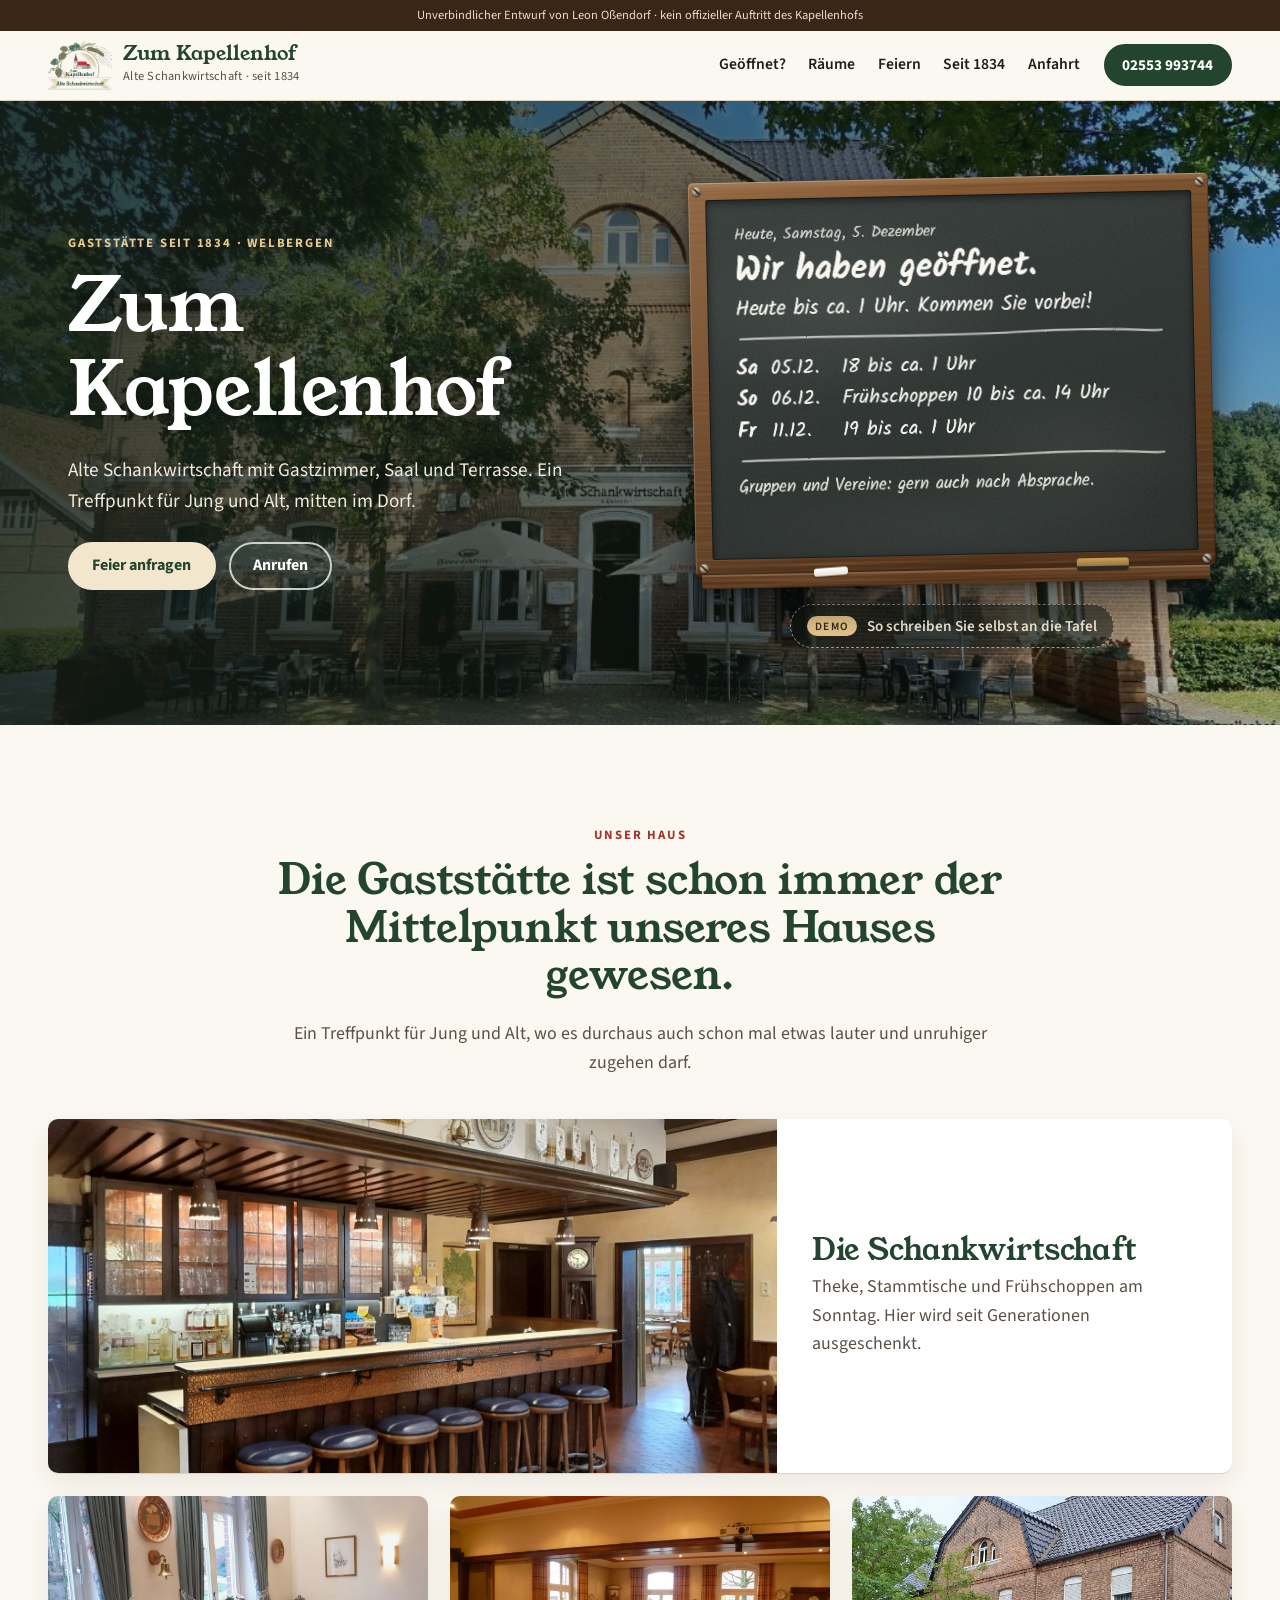
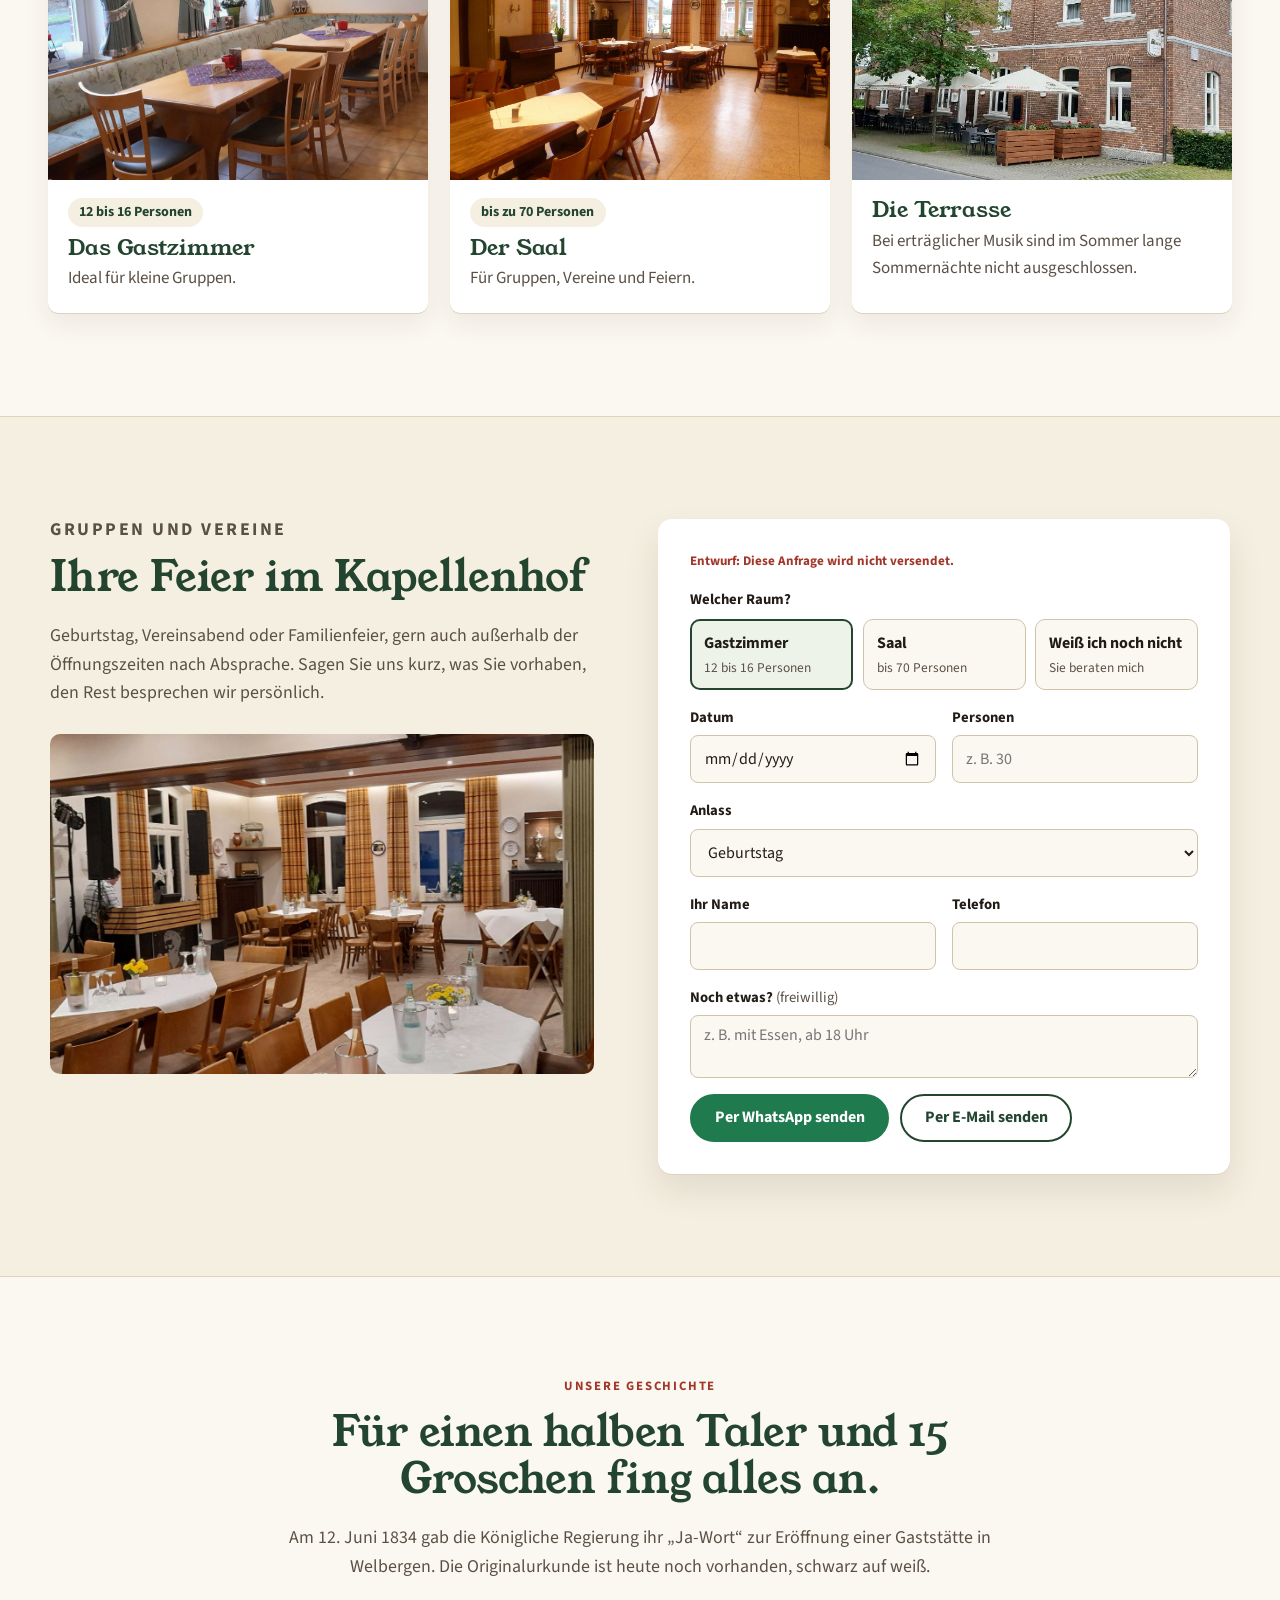
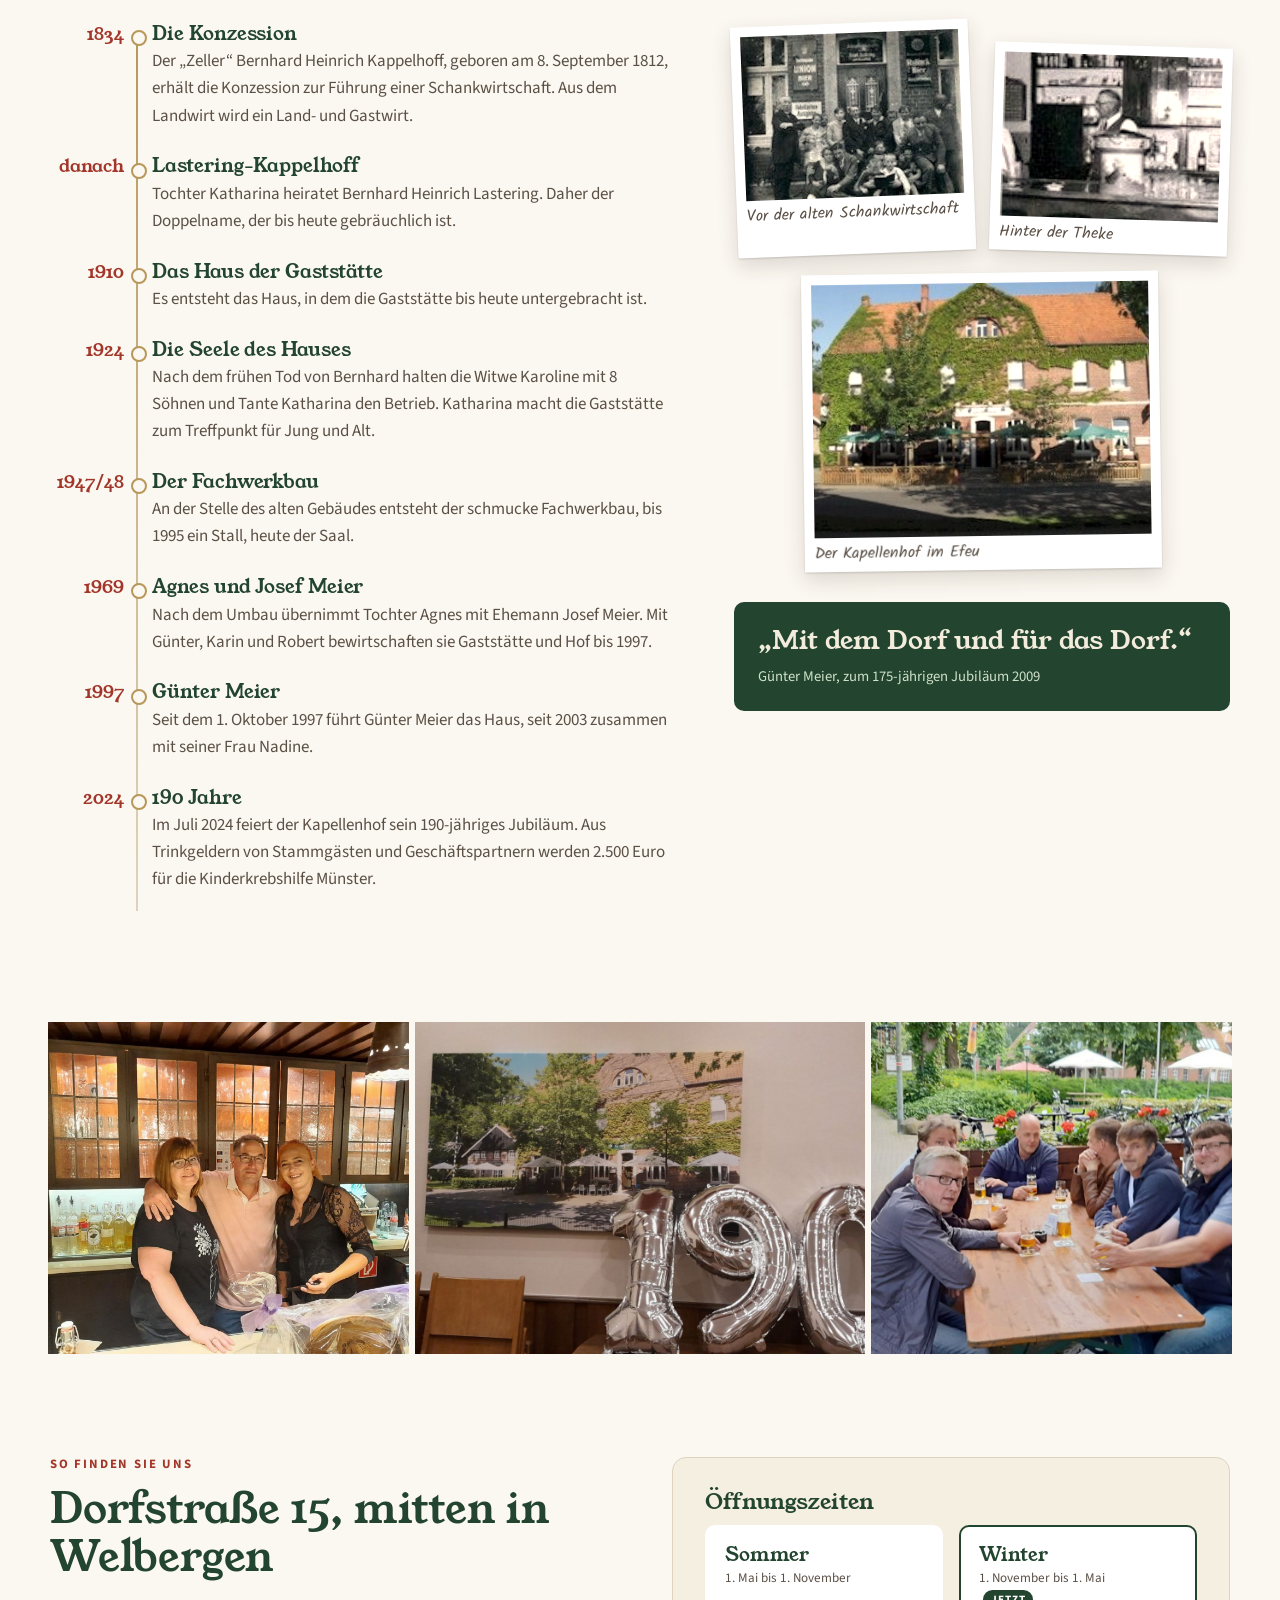
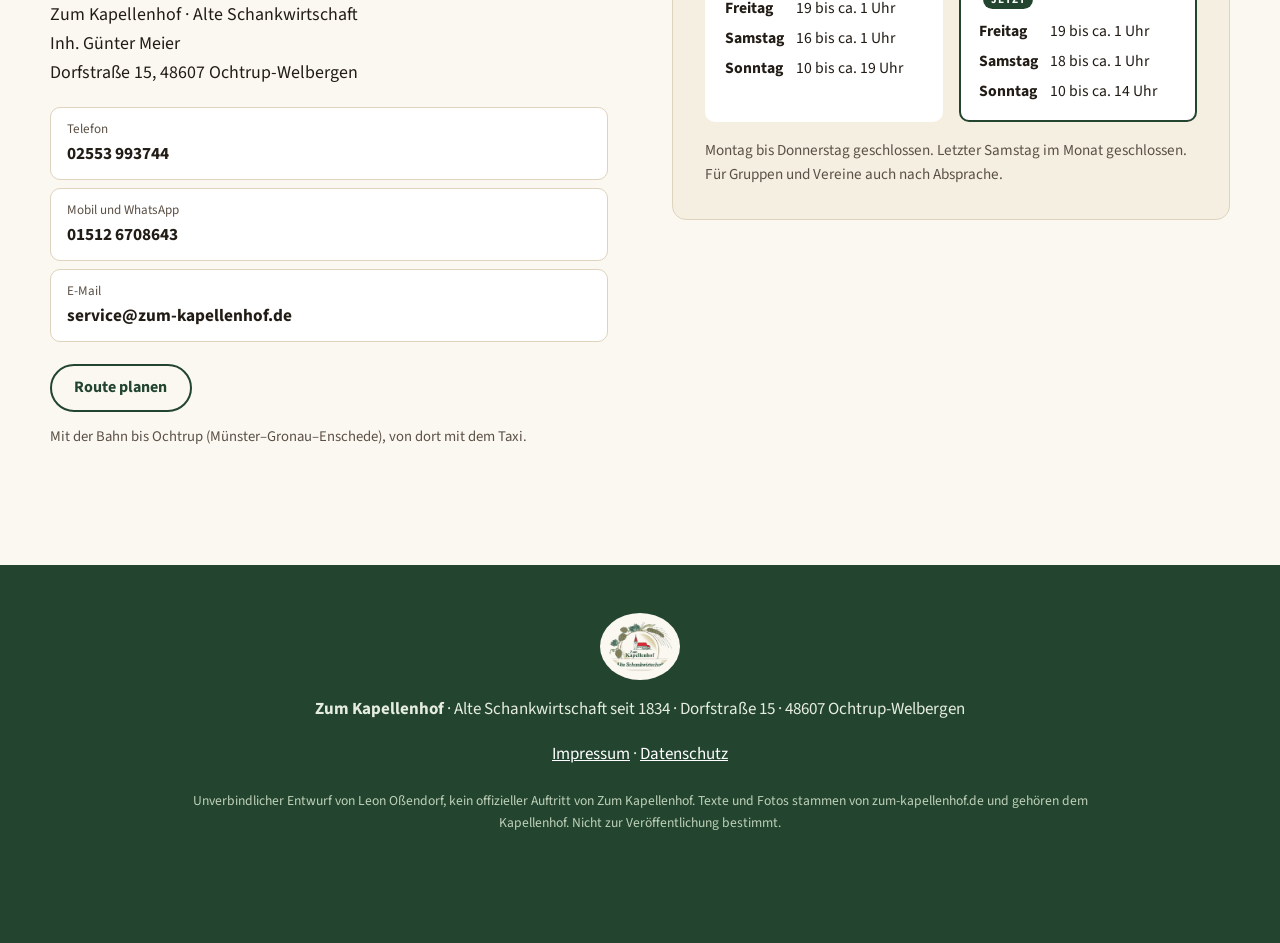
==== index.html @ eb9b5b28 "Entwurf Zum Kapellenhof: Kreidetafel, Räume, Feieranfrage, Chronik Co-Authored-By: Claude Opus 5.5 <" ====
<!doctype html>
<html lang="de-DE">
<head>
<meta charset="utf-8">
<meta name="viewport" content="width=device-width, initial-scale=1">
<meta name="robots" content="noindex,nofollow">
<title>Zum Kapellenhof · Alte Schankwirtschaft seit 1834 · Ochtrup-Welbergen (Entwurf)</title>
<meta name="description" content="Unverbindlicher Entwurf für die Website der Gaststätte Zum Kapellenhof in Ochtrup-Welbergen.">
<meta name="theme-color" content="#23452F">
<link rel="icon" href="img/logo.png">
<link rel="preload" href="fonts/youngserif.woff2" as="font" type="font/woff2" crossorigin>
<link rel="preload" href="fonts/kalam-400.woff2" as="font" type="font/woff2" crossorigin>
<link rel="stylesheet" href="css/style.css">
</head>
<body>

<div class="entwurf-band">Unverbindlicher Entwurf von Leon Oßendorf · kein offizieller Auftritt des Kapellenhofs</div>

<header class="kopf">
  <a class="marke" href="#start" aria-label="Zum Kapellenhof, zur Startseite">
    <img src="img/logo.png" alt="Logo Zum Kapellenhof, Alte Schankwirtschaft" width="64" height="51">
    <span><b>Zum Kapellenhof</b><small>Alte Schankwirtschaft · seit 1834</small></span>
  </a>
  <nav class="nav" aria-label="Hauptmenü">
    <a href="#tafel">Geöffnet?</a>
    <a href="#raeume">Räume</a>
    <a href="#feiern">Feiern</a>
    <a href="#geschichte">Seit 1834</a>
    <a href="#anfahrt">Anfahrt</a>
  </nav>
  <a class="btn btn-klein" href="tel:+492553993744">02553 993744</a>
</header>

<main id="start">

  <!-- HERO MIT TAFEL -->
  <section class="hero" aria-labelledby="hero-titel">
    <div class="hero-bild" role="img" aria-label="Der Kapellenhof an der Dorfstraße in Welbergen, mit Terrasse und Sonnenschirmen"></div>
    <div class="hero-innen">
      <div class="hero-text">
        <p class="dach">Gaststätte seit 1834 · Welbergen</p>
        <h1 id="hero-titel">Zum Kapellenhof</h1>
        <p class="unter">Alte Schankwirtschaft mit Gastzimmer, Saal und Terrasse. Ein Treffpunkt für Jung und Alt, mitten im Dorf.</p>
        <div class="hero-knoepfe">
          <a class="btn" href="#feiern">Feier anfragen</a>
          <a class="btn btn-hell" href="tel:+492553993744">Anrufen</a>
        </div>
      </div>

      <div class="tafel-platz" id="tafel">
        <figure class="tafel" aria-labelledby="tafel-titel">
          <div class="rahmen">
            <div class="schiefer">
              <h2 id="tafel-titel" class="sr-only">Heute im Kapellenhof</h2>
              <div class="tafel-inhalt" id="tafelInhalt" aria-live="polite">
                <!-- wird von js/app.js beschriftet; Fallback ohne JavaScript: -->
                <p class="kz kz-klein">Öffnungszeiten</p>
                <p class="kz">Fr 19 bis ca. 1 Uhr</p>
                <p class="kz">Sa ab 16 Uhr (Winter ab 18 Uhr)</p>
                <p class="kz">So Frühschoppen ab 10 Uhr</p>
              </div>
            </div>
            <i class="schraube s1"></i><i class="schraube s2"></i><i class="schraube s3"></i><i class="schraube s4"></i>
          </div>
          <div class="ablage" aria-hidden="true"><span class="kreide"></span><span class="schwamm"></span></div>
        </figure>
        <button class="tafel-demo" type="button" id="kreideAuf" aria-expanded="false" aria-controls="kreidePanel">
          <span>Demo</span> So schreiben Sie selbst an die Tafel
        </button>
        <div class="kreide-panel" id="kreidePanel" hidden>
          <p class="kp-titel">An die Tafel schreiben</p>
          <p class="kp-info">Geschlossene Gesellschaft, Sonderöffnung, Frühschoppen mit Musik: einmal antippen, schon steht es auf der Website. Dauert vom Handy aus wenige Sekunden.</p>
          <div class="kp-vorlagen" role="group" aria-label="Vorlagen">
            <button type="button" data-text="Heute geschlossene Gesellschaft!">Geschlossene Gesellschaft</button>
            <button type="button" data-text="Heute Abend Sonderöffnung ab 18 Uhr">Sonderöffnung</button>
            <button type="button" data-text="Sonntag Frühschoppen mit Musik">Frühschoppen mit Musik</button>
          </div>
          <label class="kp-frei">Oder eigener Text
            <input type="text" id="kreideText" maxlength="60" placeholder="Ihr Text für die Tafel">
          </label>
          <div class="kp-knoepfe">
            <button type="button" class="btn btn-klein" id="kreideSchreiben">Anschreiben</button>
            <button type="button" class="btn btn-klein btn-hell" id="kreideWischen">Wegwischen</button>
          </div>
          <p class="kp-hinweis">Entwurf: Ihr Text bleibt nur auf diesem Gerät gespeichert.</p>
        </div>
      </div>
    </div>
  </section>

  <!-- RÄUME -->
  <section class="abschnitt raeume" id="raeume" aria-labelledby="raeume-titel">
    <div class="abschnitt-kopf">
      <p class="dach">Unser Haus</p>
      <h2 id="raeume-titel">Die Gaststätte ist schon immer der Mittelpunkt unseres Hauses gewesen.</h2>
      <p>Ein Treffpunkt für Jung und Alt, wo es durchaus auch schon mal etwas lauter und unruhiger zugehen darf.</p>
    </div>
    <div class="raum-raster">
      <article class="raum raum-gross">
        <img src="img/theke.jpg" alt="Die Theke der alten Schankwirtschaft mit Bleiglasfenstern und Barhockern" loading="lazy" width="1600" height="778">
        <div class="raum-text">
          <h3>Die Schankwirtschaft</h3>
          <p>Theke, Stammtische und Frühschoppen am Sonntag. Hier wird seit Generationen ausgeschenkt.</p>
        </div>
      </article>
      <article class="raum">
        <img src="img/gastzimmer.jpg" alt="Gemütlicher Raum mit Eckbank und gedeckten Tischen" loading="lazy" width="1600" height="778">
        <div class="raum-text">
          <p class="platz">12 bis 16 Personen</p>
          <h3>Das Gastzimmer</h3>
          <p>Ideal für kleine Gruppen.</p>
        </div>
      </article>
      <article class="raum">
        <img src="img/saal.jpg" alt="Der helle Saal mit langen Tischen und Sprossenfenstern" loading="lazy" width="1600" height="1069">
        <div class="raum-text">
          <p class="platz">bis zu 70 Personen</p>
          <h3>Der Saal</h3>
          <p>Für Gruppen, Vereine und Feiern.</p>
        </div>
      </article>
      <article class="raum">
        <img src="img/haus-terrasse.jpg" alt="Die Terrasse mit Sonnenschirmen vor dem Backsteinhaus des Kapellenhofs" loading="lazy" width="1038" height="522">
        <div class="raum-text">
          <h3>Die Terrasse</h3>
          <p>Bei erträglicher Musik sind im Sommer lange Sommernächte nicht ausgeschlossen.</p>
        </div>
      </article>
    </div>
  </section>

  <!-- FEIERN -->
  <section class="abschnitt feiern" id="feiern" aria-labelledby="feiern-titel">
    <div class="feiern-raster">
      <div class="feiern-text">
        <p class="dach">Gruppen und Vereine</p>
        <h2 id="feiern-titel">Ihre Feier im Kapellenhof</h2>
        <p>Geburtstag, Vereinsabend oder Familienfeier, gern auch außerhalb der Öffnungszeiten nach Absprache. Sagen Sie uns kurz, was Sie vorhaben, den Rest besprechen wir persönlich.</p>
        <img class="feiern-bild" src="img/saal-feier.jpg" alt="Festlich gedeckter Saal mit gelben Blumen auf den Tischen" loading="lazy" width="1600" height="778">
      </div>

      <form class="anfrage" id="anfrage" novalidate>
        <p class="form-hinweis">Entwurf: Diese Anfrage wird nicht versendet.</p>
        <fieldset class="wahl">
          <legend>Welcher Raum?</legend>
          <label><input type="radio" name="raum" value="Gastzimmer (12–16 Personen)" checked><span><b>Gastzimmer</b><small>12 bis 16 Personen</small></span></label>
          <label><input type="radio" name="raum" value="Saal (bis 70 Personen)"><span><b>Saal</b><small>bis 70 Personen</small></span></label>
          <label><input type="radio" name="raum" value="noch offen"><span><b>Weiß ich noch nicht</b><small>Sie beraten mich</small></span></label>
        </fieldset>
        <div class="feld-reihe">
          <label>Datum<input type="date" name="datum" required></label>
          <label>Personen<input type="number" name="personen" min="1" max="200" inputmode="numeric" placeholder="z. B. 30" required></label>
        </div>
        <label>Anlass
          <select name="anlass">
            <option>Geburtstag</option>
            <option>Familienfeier</option>
            <option>Verein oder Stammtisch</option>
            <option>Firmenfeier</option>
            <option>Etwas anderes</option>
          </select>
        </label>
        <div class="feld-reihe">
          <label>Ihr Name<input type="text" name="name" autocomplete="name" required></label>
          <label>Telefon<input type="tel" name="telefon" autocomplete="tel" inputmode="tel" required></label>
        </div>
        <label>Noch etwas? <span class="optional">(freiwillig)</span><textarea name="nachricht" rows="2" placeholder="z. B. mit Essen, ab 18 Uhr"></textarea></label>
        <div class="anfrage-knoepfe">
          <button class="btn btn-wa" type="submit" data-weg="WhatsApp">Per WhatsApp senden</button>
          <button class="btn btn-hell" type="submit" data-weg="E-Mail">Per E-Mail senden</button>
        </div>
        <p class="form-fehler" id="formFehler" role="alert" hidden>Bitte Datum, Personen, Name und Telefon ausfüllen.</p>
      </form>
    </div>

    <div class="vorschau" id="vorschau" hidden>
      <div class="vorschau-karte" role="dialog" aria-modal="true" aria-labelledby="vorschau-titel">
        <p class="dach" id="vorschau-titel">So käme Ihre Anfrage bei Familie Meier an</p>
        <div class="blase" id="blase"></div>
        <p class="vorschau-info">Im Entwurf wird nichts verschickt. In der fertigen Seite öffnet sich WhatsApp oder Ihr Mailprogramm mit diesem Text, Sie tippen nur noch auf Senden.</p>
        <button class="btn btn-klein" type="button" id="vorschauZu">Schließen</button>
      </div>
    </div>
  </section>

  <!-- GESCHICHTE -->
  <section class="abschnitt geschichte" id="geschichte" aria-labelledby="geschichte-titel">
    <div class="abschnitt-kopf">
      <p class="dach">Unsere Geschichte</p>
      <h2 id="geschichte-titel">Für einen halben Taler und 15 Groschen fing alles an.</h2>
      <p>Am 12. Juni 1834 gab die Königliche Regierung ihr „Ja-Wort“ zur Eröffnung einer Gaststätte in Welbergen. Die Originalurkunde ist heute noch vorhanden, schwarz auf weiß.</p>
    </div>

    <div class="chronik">
      <ol class="zeitleiste">
        <li><span class="jahr">1834</span><div><h3>Die Konzession</h3><p>Der „Zeller“ Bernhard Heinrich Kappelhoff, geboren am 8. September 1812, erhält die Konzession zur Führung einer Schankwirtschaft. Aus dem Landwirt wird ein Land- und Gastwirt.</p></div></li>
        <li><span class="jahr">danach</span><div><h3>Lastering-Kappelhoff</h3><p>Tochter Katharina heiratet Bernhard Heinrich Lastering. Daher der Doppelname, der bis heute gebräuchlich ist.</p></div></li>
        <li><span class="jahr">1910</span><div><h3>Das Haus der Gaststätte</h3><p>Es entsteht das Haus, in dem die Gaststätte bis heute untergebracht ist.</p></div></li>
        <li><span class="jahr">1924</span><div><h3>Die Seele des Hauses</h3><p>Nach dem frühen Tod von Bernhard halten die Witwe Karoline mit 8 Söhnen und Tante Katharina den Betrieb. Katharina macht die Gaststätte zum Treffpunkt für Jung und Alt.</p></div></li>
        <li><span class="jahr">1947/48</span><div><h3>Der Fachwerkbau</h3><p>An der Stelle des alten Gebäudes entsteht der schmucke Fachwerkbau, bis 1995 ein Stall, heute der Saal.</p></div></li>
        <li><span class="jahr">1969</span><div><h3>Agnes und Josef Meier</h3><p>Nach dem Umbau übernimmt Tochter Agnes mit Ehemann Josef Meier. Mit Günter, Karin und Robert bewirtschaften sie Gaststätte und Hof bis 1997.</p></div></li>
        <li><span class="jahr">1997</span><div><h3>Günter Meier</h3><p>Seit dem 1. Oktober 1997 führt Günter Meier das Haus, seit 2003 zusammen mit seiner Frau Nadine.</p></div></li>
        <li><span class="jahr">2024</span><div><h3>190 Jahre</h3><p>Im Juli 2024 feiert der Kapellenhof sein 190-jähriges Jubiläum. Aus Trinkgeldern von Stammgästen und Geschäftspartnern werden 2.500 Euro für die Kinderkrebshilfe Münster.</p></div></li>
      </ol>

      <aside class="album" aria-label="Alte Fotos">
        <figure class="foto f1"><img src="img/alt-1.jpg" alt="Historisches Foto: Gäste vor der alten Schankwirtschaft" loading="lazy"><figcaption>Vor der alten Schankwirtschaft</figcaption></figure>
        <figure class="foto f2"><img src="img/alt-4.jpg" alt="Historisches Foto: Wirt hinter der Theke" loading="lazy"><figcaption>Hinter der Theke</figcaption></figure>
        <figure class="foto f3"><img src="img/haus-frueher.jpg" alt="Der Kapellenhof mit Efeu bewachsen" loading="lazy"><figcaption>Der Kapellenhof im Efeu</figcaption></figure>
        <blockquote class="zitat">
          <p>„Mit dem Dorf und für das Dorf.“</p>
          <footer>Günter Meier, zum 175-jährigen Jubiläum 2009</footer>
        </blockquote>
      </aside>
    </div>
  </section>

  <!-- HEUTE -->
  <section class="abschnitt heute" aria-label="Fotos von heute">
    <div class="foto-band">
      <img src="img/hinter-der-theke.jpg" alt="Drei Menschen lachend hinter der Theke des Kapellenhofs" loading="lazy">
      <img src="img/190.jpg" alt="Ballons mit der Zahl 190 vor einem Gemälde des Kapellenhofs" loading="lazy">
      <img src="img/terrasse-abend.jpg" alt="Gäste auf der Terrasse unter Sonnenschirmen" loading="lazy">
    </div>
  </section>

  <!-- ANFAHRT & KONTAKT -->
  <section class="abschnitt anfahrt" id="anfahrt" aria-labelledby="anfahrt-titel">
    <div class="anfahrt-raster">
      <div>
        <p class="dach">So finden Sie uns</p>
        <h2 id="anfahrt-titel">Dorfstraße 15, mitten in Welbergen</h2>
        <address>
          Zum Kapellenhof · Alte Schankwirtschaft<br>
          Inh. Günter Meier<br>
          Dorfstraße 15, 48607 Ochtrup-Welbergen
        </address>
        <ul class="kontakt-liste">
          <li><a href="tel:+492553993744"><span>Telefon</span>02553 993744</a></li>
          <li><a href="https://wa.me/4915126708643" rel="noopener"><span>Mobil und WhatsApp</span>01512 6708643</a></li>
          <li><a href="mailto:service@zum-kapellenhof.de"><span>E-Mail</span>service@zum-kapellenhof.de</a></li>
        </ul>
        <p class="karte-link"><a class="btn btn-hell" href="https://www.openstreetmap.org/search?query=Dorfstra%C3%9Fe%2015%2C%2048607%20Ochtrup" rel="noopener">Route planen</a></p>
        <p class="klein">Mit der Bahn bis Ochtrup (Münster–Gronau–Enschede), von dort mit dem Taxi.</p>
      </div>
      <div class="zeiten">
        <h3>Öffnungszeiten</h3>
        <div class="zeiten-raster">
          <div class="saison" id="sommer">
            <p class="saison-titel">Sommer <small>1. Mai bis 1. November</small></p>
            <dl><dt>Freitag</dt><dd>19 bis ca. 1 Uhr</dd><dt>Samstag</dt><dd>16 bis ca. 1 Uhr</dd><dt>Sonntag</dt><dd>10 bis ca. 19 Uhr</dd></dl>
          </div>
          <div class="saison" id="winter">
            <p class="saison-titel">Winter <small>1. November bis 1. Mai</small></p>
            <dl><dt>Freitag</dt><dd>19 bis ca. 1 Uhr</dd><dt>Samstag</dt><dd>18 bis ca. 1 Uhr</dd><dt>Sonntag</dt><dd>10 bis ca. 14 Uhr</dd></dl>
          </div>
        </div>
        <p class="zeiten-note">Montag bis Donnerstag geschlossen. Letzter Samstag im Monat geschlossen. Für Gruppen und Vereine auch nach Absprache.</p>
      </div>
    </div>
  </section>
</main>

<footer class="fuss">
  <div class="fuss-innen">
    <img src="img/logo.png" alt="" width="80" height="64">
    <p><b>Zum Kapellenhof</b> · Alte Schankwirtschaft seit 1834 · Dorfstraße 15 · 48607 Ochtrup-Welbergen</p>
    <p class="fuss-links"><a href="impressum.html">Impressum</a> · <a href="datenschutz.html">Datenschutz</a></p>
    <p class="entwurf-hinweis">Unverbindlicher Entwurf von Leon Oßendorf, kein offizieller Auftritt von Zum Kapellenhof. Texte und Fotos stammen von zum-kapellenhof.de und gehören dem Kapellenhof. Nicht zur Veröffentlichung bestimmt.</p>
  </div>
</footer>

<nav class="daumen" aria-label="Schnellzugriff">
  <a href="tel:+492553993744"><svg viewBox="0 0 24 24" aria-hidden="true"><path d="M6.6 10.8a15.1 15.1 0 0 0 6.6 6.6l2.2-2.2c.3-.3.7-.4 1-.2 1.1.4 2.3.6 3.6.6.6 0 1 .4 1 1V20c0 .6-.4 1-1 1A17 17 0 0 1 3 4c0-.6.4-1 1-1h3.5c.6 0 1 .4 1 1 0 1.3.2 2.5.6 3.6.1.3 0 .7-.2 1z"/></svg>Anrufen</a>
  <a href="https://wa.me/4915126708643" rel="noopener"><svg viewBox="0 0 24 24" aria-hidden="true"><path d="M12 2a10 10 0 0 0-8.7 14.9L2 22l5.2-1.3A10 10 0 1 0 12 2zm5.2 13.9c-.2.6-1.3 1.2-1.8 1.2-.5.1-1 .1-3.3-.8-2.8-1.1-4.5-4-4.7-4.2-.1-.2-1.1-1.5-1.1-2.8s.7-2 1-2.3c.2-.3.5-.3.7-.3h.5c.2 0 .4 0 .6.5l.8 2c.1.2.1.4 0 .5l-.3.5-.4.4c-.1.1-.3.3-.1.6.2.3.8 1.3 1.7 2.1 1.2 1 2.1 1.3 2.4 1.5.3.1.5.1.6-.1l.8-1c.2-.3.4-.2.7-.1l1.9.9c.3.1.5.2.5.3.1.2.1.7-.1 1.3z"/></svg>WhatsApp</a>
  <a href="#feiern"><svg viewBox="0 0 24 24" aria-hidden="true"><path d="M7 2v2H5a2 2 0 0 0-2 2v14c0 1.1.9 2 2 2h14a2 2 0 0 0 2-2V6a2 2 0 0 0-2-2h-2V2h-2v2H9V2zm-2 8h14v10H5zm2 2v2h4v-2z"/></svg>Feier anfragen</a>
</nav>

<svg width="0" height="0" style="position:absolute" aria-hidden="true">
  <filter id="kreidestrich"><feTurbulence type="fractalNoise" baseFrequency=".9" numOctaves="2" seed="4"/><feDisplacementMap in="SourceGraphic" scale="1.6"/></filter>
</svg>
<script src="js/app.js"></script>
</body>
</html>
---- css/style.css ----
@font-face { font-family: "Young Serif"; src: url("../fonts/youngserif.woff2") format("woff2"); font-weight: 400; font-display: swap; }
@font-face { font-family: "Kalam"; src: url("../fonts/kalam-400.woff2") format("woff2"); font-weight: 400; font-display: swap; }
@font-face { font-family: "Kalam"; src: url("../fonts/kalam-700.woff2") format("woff2"); font-weight: 700; font-display: swap; }
@font-face { font-family: "Source Sans 3"; src: url("../fonts/sourcesans3-var.woff2") format("woff2"); font-weight: 300 800; font-display: swap; }

:root {
  --gruen: #23452F;
  --gruen-2: #2F5E3E;
  --hopfen: #6E8B3D;
  --rot: #A3362A;
  --gold: #B8975A;
  --creme: #F5EFE1;
  --papier: #FBF8F1;
  --holz: #3A2617;
  --ink: #221C16;
  --ink-2: #5B5046;
  --linie: #DED3BD;
  --schiefer: #2A302D;
  --kreide: #F2EFE5;
  --r: 10px;
  --serif: "Young Serif", Georgia, serif;
  --sans: "Source Sans 3", system-ui, sans-serif;
  --hand: "Kalam", "Comic Sans MS", cursive;
  --kreide-tex: url("data:image/svg+xml,%3Csvg xmlns='http://www.w3.org/2000/svg' width='180' height='180'%3E%3Cfilter id='n'%3E%3CfeTurbulence type='fractalNoise' baseFrequency='1.3' numOctaves='2' seed='7' stitchTiles='stitch'/%3E%3CfeColorMatrix values='0 0 0 0 0.95 0 0 0 0 0.94 0 0 0 0 0.9 0 0 0 -5 3.45'/%3E%3C/filter%3E%3Crect width='180' height='180' filter='url(%23n)'/%3E%3C/svg%3E");
  --schiefer-tex: url("data:image/svg+xml,%3Csvg xmlns='http://www.w3.org/2000/svg' width='260' height='260'%3E%3Cfilter id='s'%3E%3CfeTurbulence type='fractalNoise' baseFrequency='.75' numOctaves='3' seed='2' stitchTiles='stitch'/%3E%3CfeColorMatrix values='0 0 0 0 1 0 0 0 0 1 0 0 0 0 1 0 0 0 .09 0'/%3E%3C/filter%3E%3Crect width='260' height='260' filter='url(%23s)'/%3E%3C/svg%3E");
  --holz-tex: url("data:image/svg+xml,%3Csvg xmlns='http://www.w3.org/2000/svg' width='900' height='120'%3E%3Cfilter id='g'%3E%3CfeTurbulence type='fractalNoise' baseFrequency='0.004 0.24' numOctaves='4' seed='5' stitchTiles='stitch'/%3E%3CfeColorMatrix values='0 0 0 0 0.16 0 0 0 0 0.08 0 0 0 0 0.03 2.6 0 0 0 -1.12'/%3E%3C/filter%3E%3Crect width='900' height='120' filter='url(%23g)'/%3E%3C/svg%3E");
  --holz-tex-v: url("data:image/svg+xml,%3Csvg xmlns='http://www.w3.org/2000/svg' width='120' height='900'%3E%3Cfilter id='g'%3E%3CfeTurbulence type='fractalNoise' baseFrequency='0.24 0.004' numOctaves='4' seed='8' stitchTiles='stitch'/%3E%3CfeColorMatrix values='0 0 0 0 0.16 0 0 0 0 0.08 0 0 0 0 0.03 2.6 0 0 0 -1.12'/%3E%3C/filter%3E%3Crect width='120' height='900' filter='url(%23g)'/%3E%3C/svg%3E");
}

* { box-sizing: border-box; }
html { scroll-behavior: smooth; scroll-padding-top: 84px; }
body { margin: 0; font: 400 1.0625rem/1.6 var(--sans); color: var(--ink); background: var(--papier); -webkit-font-smoothing: antialiased; overflow-x: hidden; }
img { max-width: 100%; height: auto; display: block; }
a { color: var(--gruen-2); }
h1, h2, h3 { font-family: var(--serif); font-weight: 400; color: var(--gruen); line-height: 1.15; margin: 0 0 .5em; letter-spacing: -.005em; }
h2 { font-size: clamp(1.7rem, 1.2rem + 2vw, 2.6rem); }
h3 { font-size: 1.35rem; }
p { margin: 0 0 1em; }
.sr-only { position: absolute; width: 1px; height: 1px; overflow: hidden; clip: rect(0 0 0 0); white-space: nowrap; }
.dach { font: 700 .8rem/1.2 var(--sans); letter-spacing: .14em; text-transform: uppercase; color: var(--rot); margin: 0 0 .8rem; }

.btn { display: inline-flex; align-items: center; justify-content: center; gap: .5em; min-height: 48px; padding: .7em 1.4em; border-radius: 999px; border: 2px solid var(--gruen); background: var(--gruen); color: #fff; font: 700 1rem/1.1 var(--sans); text-decoration: none; cursor: pointer; transition: background .2s, color .2s, transform .2s; }
.btn:hover { background: var(--gruen-2); border-color: var(--gruen-2); }
.btn:active { transform: translateY(1px); }
.btn-hell { background: transparent; color: var(--gruen); }
.btn-hell:hover { background: var(--gruen); color: #fff; }
.btn-klein { min-height: 42px; padding: .5em 1.1em; font-size: .95rem; }
.btn:focus-visible, a:focus-visible, button:focus-visible, input:focus-visible, select:focus-visible, textarea:focus-visible { outline: 3px solid var(--gold); outline-offset: 2px; }

/* Entwurf-Band und Kopf */
.entwurf-band { background: var(--holz); color: #EBDCC4; font-size: .78rem; text-align: center; padding: .35rem 1rem; }
.kopf { position: sticky; top: 0; z-index: 30; display: flex; align-items: center; gap: 1.5rem; padding: .55rem clamp(1rem, 4vw, 3rem); background: rgba(251, 248, 241, .94); backdrop-filter: blur(8px); border-bottom: 1px solid var(--linie); }
.marke { display: flex; align-items: center; gap: .7rem; text-decoration: none; color: var(--gruen); margin-right: auto; }
.marke img { width: 64px; height: auto; }
.marke b { display: block; font: 400 1.25rem/1 var(--serif); }
.marke small { display: block; font-size: .78rem; color: var(--ink-2); margin-top: .25rem; letter-spacing: .02em; }
.nav { display: flex; gap: 1.4rem; }
.nav a { color: var(--ink); text-decoration: none; font-weight: 600; font-size: .98rem; padding: .3rem 0; border-bottom: 2px solid transparent; }
.nav a:hover { border-color: var(--gold); }

/* Hero */
.hero { position: relative; isolation: isolate; color: #fff; overflow: hidden; }
.hero-bild { position: absolute; inset: 0; z-index: -1; background: linear-gradient(100deg, rgba(20, 30, 22, .86) 0%, rgba(20, 30, 22, .62) 42%, rgba(20, 30, 22, .25) 100%), url("../img/haus-sommer.jpg") center 40% / cover no-repeat; }
.hero-innen { max-width: 1240px; margin: 0 auto; padding: clamp(2.5rem, 6vw, 5rem) clamp(1rem, 4vw, 3rem) clamp(3rem, 6vw, 5rem); display: grid; grid-template-columns: 1fr minmax(380px, 520px); gap: clamp(2rem, 5vw, 4.5rem); align-items: center; }
.hero .dach { color: #E9C98F; }
.hero h1 { color: #fff; font-size: clamp(2.6rem, 1.6rem + 4vw, 4.6rem); margin-bottom: .3em; text-shadow: 0 2px 16px rgba(0,0,0,.3); }
.hero .unter { font-size: 1.2rem; max-width: 30em; color: #F1EADC; }
.hero-knoepfe { display: flex; flex-wrap: wrap; gap: .8rem; margin-top: 1.6rem; }
.hero .btn { background: #F2E6CC; border-color: #F2E6CC; color: var(--gruen); }
.hero .btn:hover { background: #fff; border-color: #fff; }
.hero .btn-hell { background: transparent; color: #fff; border-color: rgba(255,255,255,.75); }
.hero .btn-hell:hover { background: rgba(255,255,255,.12); color: #fff; }

/* Die Tafel */
.tafel-platz { position: relative; }
.tafel { margin: 0; transform: rotate(-1.2deg); filter: drop-shadow(0 18px 22px rgba(0,0,0,.42)) drop-shadow(0 3px 4px rgba(0,0,0,.35)); }
.rahmen { position: relative; padding: 17px; border-radius: 5px;
  background:
    linear-gradient(180deg, rgba(255,226,180,.20), rgba(255,226,180,0) 8px, rgba(0,0,0,0) calc(100% - 10px), rgba(0,0,0,.35)),
    linear-gradient(115deg, rgba(255,240,215,.12), rgba(0,0,0,0) 40%, rgba(0,0,0,.14)),
    var(--holz-tex) 0 0 / 640px 90px,
    linear-gradient(180deg, #8A5A33, #6B4223 60%, #57351B); }
.rahmen::before { content: ""; position: absolute; inset: 0; border-radius: 5px; box-shadow: inset 0 1px 0 rgba(255,232,196,.35), inset 0 -2px 0 rgba(0,0,0,.35), inset 1px 0 0 rgba(255,232,196,.18), inset -1px 0 0 rgba(0,0,0,.25); pointer-events: none; }
.schiefer { position: relative; min-height: 360px; padding: 26px 28px 24px; border-radius: 2px;
  background:
    radial-gradient(ellipse 55% 38% at 28% 30%, rgba(255,255,255,.07), transparent 70%),
    radial-gradient(ellipse 40% 30% at 74% 72%, rgba(255,255,255,.05), transparent 70%),
    radial-gradient(ellipse 70% 22% at 50% 92%, rgba(255,255,255,.045), transparent 70%),
    var(--schiefer-tex),
    linear-gradient(160deg, #323936, #272D2A 55%, #222724);
  box-shadow: inset 0 3px 8px rgba(0,0,0,.55), inset 0 0 0 1px rgba(0,0,0,.4); color: var(--kreide); }
.schraube { position: absolute; width: 9px; height: 9px; border-radius: 50%; background: linear-gradient(40deg, transparent 42%, rgba(40,32,24,.85) 43% 57%, transparent 58%), radial-gradient(circle at 35% 30%, #EEE6D6 0, #A99E8C 40%, #5E5649 74%, #37312A 100%); box-shadow: 0 1px 1px rgba(0,0,0,.5); }
.s1 { top: 4px; left: 4px; } .s2 { top: 4px; right: 4px; } .s3 { bottom: 4px; left: 4px; } .s4 { bottom: 4px; right: 4px; }
.ablage { position: relative; height: 14px; margin: -2px 6px 0; border-radius: 0 0 4px 4px; background: var(--holz-tex) 0 -30px / 640px 90px, linear-gradient(180deg, #6B4223, #4A2C16); box-shadow: inset 0 2px 0 rgba(255,232,196,.18); }
.kreide { position: absolute; left: 22%; top: -5px; width: 34px; height: 8px; border-radius: 3px; background: linear-gradient(180deg, #FFFFFF, #E6E2D6); box-shadow: 0 1px 1px rgba(0,0,0,.4); transform: rotate(-3deg); }
.schwamm { position: absolute; right: 16%; top: -9px; width: 52px; height: 12px; border-radius: 3px; background: linear-gradient(180deg, #C9A35E, #9C7A3D 60%, #7A5C2C); box-shadow: 0 1px 1px rgba(0,0,0,.45); }
.schwamm::after { content: ""; position: absolute; left: 0; right: 0; bottom: 0; height: 4px; border-radius: 0 0 3px 3px; background: #2D2A26; }

/* Kreideschrift */
.kz { font-family: var(--hand); font-weight: 400; font-size: 1.32rem; line-height: 1.32; margin: 0 0 .35rem;
  color: transparent; background: var(--kreide-tex) 0 0 / 180px 180px, var(--kreide); -webkit-background-clip: text; background-clip: text; }
.kz-klein { font-size: 1.02rem; opacity: .82; }
.kz-gross { font-weight: 700; font-size: 2.15rem; line-height: 1.12; margin: .15rem 0 .35rem; }
.kz-gelb { background: var(--kreide-tex) 0 0 / 180px 180px, #F3DB8A; -webkit-background-clip: text; background-clip: text; }
.kz-rot { background: var(--kreide-tex) 0 0 / 180px 180px, #F0A79A; -webkit-background-clip: text; background-clip: text; }
.kz-hinweis { font-size: 1.08rem; opacity: .9; }
.kz-zeile { display: grid; grid-template-columns: 1.7em 3.6em 1fr; align-items: baseline; font-size: 1.24rem; }
.kz-zeile .tag { font-weight: 700; }
.kz-zu { opacity: .7; }
.kreidelinie { display: block; width: 100%; height: 14px; margin: .45rem 0 .65rem; overflow: visible; }
.kreidelinie path { fill: none; stroke: rgba(242,239,229,.72); stroke-width: 2.2; stroke-linecap: round; filter: url(#kreidestrich); }
.kz-notiz { position: relative; margin: .2rem 0 .7rem; padding: .25rem 0 .3rem; }
.kz-notiz .kz-gross { font-size: 1.85rem; }

/* ruhiges Anschreiben: Zeile für Zeile von links nach rechts */
.schreibt .kz, .schreibt .kreidelinie { clip-path: inset(0 100% 0 0); animation: schreiben .75s cubic-bezier(.3,.6,.3,1) forwards; animation-delay: calc(var(--i, 0) * 140ms + 120ms); }
@keyframes schreiben { to { clip-path: inset(0 0 0 0); } }
.wischt { animation: wischen .45s ease forwards; }
@keyframes wischen { to { opacity: 0; filter: blur(3px); } }
@media (prefers-reduced-motion: reduce) {
  .schreibt .kz, .schreibt .kreidelinie { animation: none; clip-path: none; }
  .wischt { animation: none; opacity: 0; }
  html { scroll-behavior: auto; }
}

.tafel-demo { display: flex; align-items: center; gap: .6rem; margin: 1.3rem auto 0; padding: .55rem 1rem; min-height: 44px; border: 1px dashed rgba(255,255,255,.55); border-radius: 999px; background: rgba(20,28,22,.55); color: #F4EBD8; font: 600 .95rem/1.2 var(--sans); cursor: pointer; }
.tafel-demo span { font-size: .7rem; letter-spacing: .12em; text-transform: uppercase; padding: .2rem .5rem; border-radius: 999px; background: #E9C98F; color: var(--holz); }
.tafel-demo:hover { background: rgba(20,28,22,.75); }
.kreide-panel { position: relative; margin-top: .9rem; padding: 1.1rem 1.2rem 1rem; border-radius: var(--r); background: var(--papier); color: var(--ink); box-shadow: 0 14px 30px rgba(0,0,0,.35); }
.kp-titel { font: 400 1.2rem/1.2 var(--serif); color: var(--gruen); margin: 0 0 .3rem; }
.kp-info { font-size: .95rem; color: var(--ink-2); margin-bottom: .8rem; }
.kp-vorlagen { display: flex; flex-wrap: wrap; gap: .45rem; margin-bottom: .8rem; }
.kp-vorlagen button { min-height: 40px; padding: .4rem .85rem; border-radius: 999px; border: 1px solid var(--linie); background: #fff; font: 600 .9rem/1.2 var(--sans); color: var(--ink); cursor: pointer; }
.kp-vorlagen button:hover, .kp-vorlagen button[aria-pressed="true"] { border-color: var(--gruen); background: #EAF0E6; }
.kp-frei { display: block; font-size: .85rem; font-weight: 700; color: var(--ink-2); }
.kp-frei input { margin-top: .3rem; }
.kp-knoepfe { display: flex; gap: .6rem; margin-top: .8rem; flex-wrap: wrap; }
.kp-hinweis { font-size: .8rem; color: var(--ink-2); margin: .7rem 0 0; }

/* Abschnitte */
.abschnitt { padding: clamp(3.5rem, 8vw, 6.5rem) clamp(1rem, 4vw, 3rem); }
.abschnitt-kopf { max-width: 760px; margin: 0 auto 2.6rem; text-align: center; }
.abschnitt-kopf p:last-child { color: var(--ink-2); font-size: 1.12rem; }

/* Räume */
.raum-raster { max-width: 1240px; margin: 0 auto; display: grid; grid-template-columns: repeat(3, 1fr); gap: 1.4rem; }
.raum { position: relative; border-radius: var(--r); overflow: hidden; background: #fff; box-shadow: 0 1px 0 var(--linie), 0 10px 26px rgba(58,38,23,.08); display: flex; flex-direction: column; }
.raum img { width: 100%; aspect-ratio: 4 / 3; object-fit: cover; }
.raum-text { padding: 1.1rem 1.25rem 1.3rem; }
.raum-text p { margin: 0; color: var(--ink-2); }
.raum-text h3 { margin-bottom: .3rem; }
.raum .platz { display: inline-block; margin-bottom: .55rem; padding: .2rem .7rem; border-radius: 999px; background: var(--creme); color: var(--gruen); font-weight: 700; font-size: .88rem; }
.raum-gross { grid-column: 1 / -1; display: grid; grid-template-columns: 1.6fr 1fr; }
.raum-gross img { aspect-ratio: auto; height: 100%; min-height: 340px; }
.raum-gross .raum-text { align-self: center; padding: 2rem 2.2rem; }
.raum-gross h3 { font-size: 1.9rem; }
.raum-gross p { font-size: 1.12rem; }

/* Feiern */
.feiern { background: var(--creme); border-top: 1px solid var(--linie); border-bottom: 1px solid var(--linie); }
.feiern-raster { max-width: 1180px; margin: 0 auto; display: grid; grid-template-columns: 1fr 1.05fr; gap: clamp(2rem, 5vw, 4rem); align-items: start; }
.feiern-text > p { font-size: 1.12rem; color: var(--ink-2); max-width: 30em; }
.feiern-bild { border-radius: var(--r); margin-top: 1.6rem; aspect-ratio: 16 / 10; object-fit: cover; width: 100%; }
.anfrage { background: #fff; border-radius: 14px; padding: clamp(1.2rem, 3vw, 2rem); box-shadow: 0 1px 0 var(--linie), 0 16px 34px rgba(58,38,23,.1); display: grid; gap: 1rem; }
.form-hinweis { margin: 0; font-size: .82rem; color: var(--rot); font-weight: 700; }
label { display: block; font-weight: 700; font-size: .92rem; color: var(--ink); }
.optional { font-weight: 400; color: var(--ink-2); }
input, select, textarea { display: block; width: 100%; margin-top: .35rem; min-height: 48px; padding: .6rem .8rem; border: 1px solid #CFC3AA; border-radius: 8px; background: var(--papier); font: 400 1rem/1.3 var(--sans); color: var(--ink); }
textarea { resize: vertical; }
.feld-reihe { display: grid; grid-template-columns: 1fr 1fr; gap: 1rem; }
.wahl { border: 0; margin: 0; padding: 0; display: grid; grid-template-columns: repeat(3, 1fr); gap: .6rem; }
.wahl legend { font-weight: 700; font-size: .92rem; margin-bottom: .45rem; padding: 0; }
.wahl label { position: relative; cursor: pointer; }
.wahl input { position: absolute; opacity: 0; inset: 0; margin: 0; min-height: 0; }
.wahl span { display: block; height: 100%; padding: .7rem .8rem; border: 1px solid #CFC3AA; border-radius: 10px; background: var(--papier); transition: border-color .2s, background .2s; }
.wahl b { display: block; font-size: 1rem; }
.wahl small { display: block; font-weight: 400; color: var(--ink-2); font-size: .84rem; }
.wahl input:checked + span { border: 2px solid var(--gruen); background: #EEF3EA; padding: calc(.7rem - 1px) calc(.8rem - 1px); }
.wahl input:focus-visible + span { outline: 3px solid var(--gold); outline-offset: 2px; }
.anfrage-knoepfe { display: flex; flex-wrap: wrap; gap: .7rem; }
.btn-wa { background: #1F7A4D; border-color: #1F7A4D; }
.btn-wa:hover { background: #18633E; border-color: #18633E; }
.form-fehler { margin: 0; color: var(--rot); font-weight: 700; font-size: .92rem; }
.vorschau { position: fixed; inset: 0; z-index: 60; background: rgba(25,20,15,.55); display: grid; place-items: center; padding: 1rem; }
.vorschau[hidden] { display: none; }
.vorschau-karte { width: min(460px, 100%); background: var(--papier); border-radius: 14px; padding: 1.4rem; box-shadow: 0 20px 50px rgba(0,0,0,.35); }
.blase { background: #DCF5C8; border-radius: 12px 12px 12px 3px; padding: .9rem 1rem; white-space: pre-line; font-size: .98rem; line-height: 1.45; margin-bottom: 1rem; box-shadow: 0 1px 0 rgba(0,0,0,.1); }
.blase.mail { background: #fff; border: 1px solid var(--linie); border-radius: 8px; }
.vorschau-info { font-size: .9rem; color: var(--ink-2); }

/* Geschichte */
.geschichte { background: var(--papier); }
.chronik { max-width: 1180px; margin: 0 auto; display: grid; grid-template-columns: 1.25fr 1fr; gap: clamp(2rem, 5vw, 4.5rem); align-items: start; }
.zeitleiste { list-style: none; margin: 0; padding: 0; position: relative; }
.zeitleiste::before { content: ""; position: absolute; left: 5.4rem; top: .5rem; bottom: .5rem; width: 2px; background: linear-gradient(var(--gold), var(--linie)); }
.zeitleiste li { position: relative; display: grid; grid-template-columns: 4.6rem 1fr; gap: 1.8rem; padding-bottom: 1.6rem; }
.zeitleiste li::before { content: ""; position: absolute; left: calc(5.4rem - 5px); top: .45rem; width: 12px; height: 12px; border-radius: 50%; background: var(--papier); border: 2px solid var(--gold); }
.jahr { font: 400 1.15rem/1.3 var(--serif); color: var(--rot); text-align: right; }
.zeitleiste h3 { font-size: 1.2rem; margin-bottom: .2rem; }
.zeitleiste p { margin: 0; color: var(--ink-2); }
.album { position: sticky; top: 100px; display: grid; grid-template-columns: 1fr 1fr; gap: 1.2rem; }
.foto { margin: 0; background: #fff; padding: 10px 10px 8px; box-shadow: 0 8px 20px rgba(58,38,23,.16), 0 1px 2px rgba(0,0,0,.15); }
.foto img { width: 100%; aspect-ratio: 4 / 3; object-fit: cover; filter: sepia(.25) contrast(1.02); }
.foto figcaption { font: 400 1rem/1.25 var(--hand); color: var(--ink-2); margin-top: .4rem; }
.f1 { transform: rotate(-2.2deg); } .f2 { transform: rotate(1.8deg); margin-top: 1.4rem; }
.f3 { grid-column: 1 / -1; width: 72%; justify-self: center; transform: rotate(-.8deg); }
.zitat { grid-column: 1 / -1; margin: .8rem 0 0; padding: 1.4rem 1.5rem; background: var(--gruen); color: #F3ECDC; border-radius: var(--r); }
.zitat p { font: 400 1.65rem/1.25 var(--serif); margin: 0 0 .5rem; }
.zitat footer { font-size: .92rem; color: #CFE0C9; }

/* Fotoband */
.heute { padding-top: 0; padding-bottom: 0; }
.foto-band { display: grid; grid-template-columns: 1fr 1.25fr 1fr; gap: 6px; max-width: 1600px; margin: 0 auto; }
.foto-band img { width: 100%; height: clamp(200px, 26vw, 380px); object-fit: cover; }

/* Anfahrt */
.anfahrt-raster { max-width: 1180px; margin: 0 auto; display: grid; grid-template-columns: 1fr 1fr; gap: clamp(2rem, 5vw, 4rem); align-items: start; }
address { font-style: normal; font-size: 1.12rem; margin-bottom: 1.2rem; }
.kontakt-liste { list-style: none; padding: 0; margin: 0 0 1.4rem; display: grid; gap: .5rem; }
.kontakt-liste a { display: flex; flex-direction: column; padding: .7rem 1rem; border: 1px solid var(--linie); border-radius: 10px; text-decoration: none; color: var(--ink); font-weight: 700; font-size: 1.08rem; background: #fff; }
.kontakt-liste a:hover { border-color: var(--gruen); }
.kontakt-liste span { font-weight: 400; font-size: .82rem; color: var(--ink-2); }
.karte-link { margin-bottom: .8rem; }
.klein { font-size: .92rem; color: var(--ink-2); }
.zeiten { background: var(--creme); border-radius: 14px; padding: clamp(1.2rem, 3vw, 2rem); border: 1px solid var(--linie); }
.zeiten-raster { display: grid; grid-template-columns: 1fr 1fr; gap: 1rem; }
.saison { background: #fff; border-radius: 10px; padding: 1rem 1.1rem; border: 2px solid transparent; }
.saison.jetzt { border-color: var(--gruen); }
.saison-titel { font: 400 1.2rem/1.2 var(--serif); color: var(--gruen); margin-bottom: .6rem; }
.saison-titel small { display: block; font: 400 .82rem/1.3 var(--sans); color: var(--ink-2); margin-top: .2rem; }
.saison-titel em { display: inline-block; font: 700 .7rem/1 var(--sans); font-style: normal; letter-spacing: .1em; text-transform: uppercase; background: var(--gruen); color: #fff; padding: .25rem .45rem; border-radius: 999px; vertical-align: middle; margin-left: .3rem; }
.saison dl { margin: 0; display: grid; grid-template-columns: auto 1fr; gap: .3rem .8rem; font-size: .98rem; }
.saison dt { font-weight: 700; }
.saison dd { margin: 0; }
.zeiten-note { margin: 1rem 0 0; font-size: .95rem; color: var(--ink-2); }

/* Fuß */
.fuss { background: var(--gruen); color: #E6EDDF; padding: 3rem clamp(1rem, 4vw, 3rem) 6rem; }
.fuss-innen { max-width: 900px; margin: 0 auto; text-align: center; }
.fuss img { margin: 0 auto 1rem; width: 80px; background: #FBF8F1; border-radius: 50%; padding: 8px; height: auto; }
.fuss a { color: #fff; }
.entwurf-hinweis { font-size: .85rem; color: #BFD0B9; margin-top: 1.4rem; }

/* Daumenleiste Handy */
.daumen { display: none; }

/* Responsiv */
@media (max-width: 1020px) {
  .nav { display: none; }
  .hero-innen { grid-template-columns: 1fr; }
  .tafel-platz { max-width: 520px; width: 100%; justify-self: center; }
  .raum-raster { grid-template-columns: 1fr 1fr; }
  .raum-gross { grid-template-columns: 1fr; }
  .raum-gross img { min-height: 0; aspect-ratio: 16 / 9; }
  .feiern-raster, .chronik, .anfahrt-raster { grid-template-columns: 1fr; }
  .album { position: static; max-width: 560px; margin: 0 auto; }
}
@media (max-width: 640px) {
  body { font-size: 1rem; padding-bottom: 66px; }
  .kopf { gap: .6rem; padding: .45rem 1rem; }
  .marke img { width: 50px; }
  .marke b { font-size: 1.08rem; }
  .marke small { font-size: .7rem; }
  .kopf .btn-klein { display: none; }
  .hero-bild { background: linear-gradient(180deg, rgba(20, 30, 22, .55) 0%, rgba(20, 30, 22, .8) 55%, rgba(20,30,22,.95) 100%), url("../img/haus-sommer.jpg") 30% 0 / auto 420px no-repeat, #1A241D; }
  .hero-innen { padding-top: 2.2rem; gap: 2rem; }
  .hero .unter { font-size: 1.05rem; }
  .hero-knoepfe .btn { flex: 1 1 auto; }
  .schiefer { min-height: 0; padding: 20px 18px 18px; }
  .rahmen { padding: 13px; }
  .kz { font-size: 1.18rem; }
  .kz-gross { font-size: 1.8rem; }
  .raum-raster { grid-template-columns: 1fr; }
  .raum-gross .raum-text { padding: 1.1rem 1.25rem 1.3rem; }
  .raum-gross h3 { font-size: 1.5rem; }
  .wahl { grid-template-columns: 1fr; }
  .feld-reihe { grid-template-columns: 1fr; }
  .anfrage-knoepfe .btn { flex: 1 1 100%; }
  .zeitleiste::before { left: 4.5rem; }
  .zeitleiste li { grid-template-columns: 3.7rem 1fr; gap: 1.6rem; }
  .zeitleiste li::before { left: calc(4.5rem - 5px); }
  .jahr { font-size: .9rem; }
  .zeiten-raster { grid-template-columns: 1fr; }
  .foto-band { grid-template-columns: 1fr; }
  .foto-band img:nth-child(3) { display: none; }
  .daumen { display: grid; grid-template-columns: repeat(3, 1fr); position: fixed; left: 0; right: 0; bottom: 0; z-index: 40; background: var(--gruen); box-shadow: 0 -4px 16px rgba(0,0,0,.2); padding-bottom: env(safe-area-inset-bottom); }
  .daumen a { display: flex; flex-direction: column; align-items: center; justify-content: center; gap: 2px; min-height: 62px; color: #fff; text-decoration: none; font-weight: 700; font-size: .82rem; }
  .daumen a + a { border-left: 1px solid rgba(255,255,255,.15); }
  .daumen svg { width: 22px; height: 22px; fill: #F2E6CC; }
}
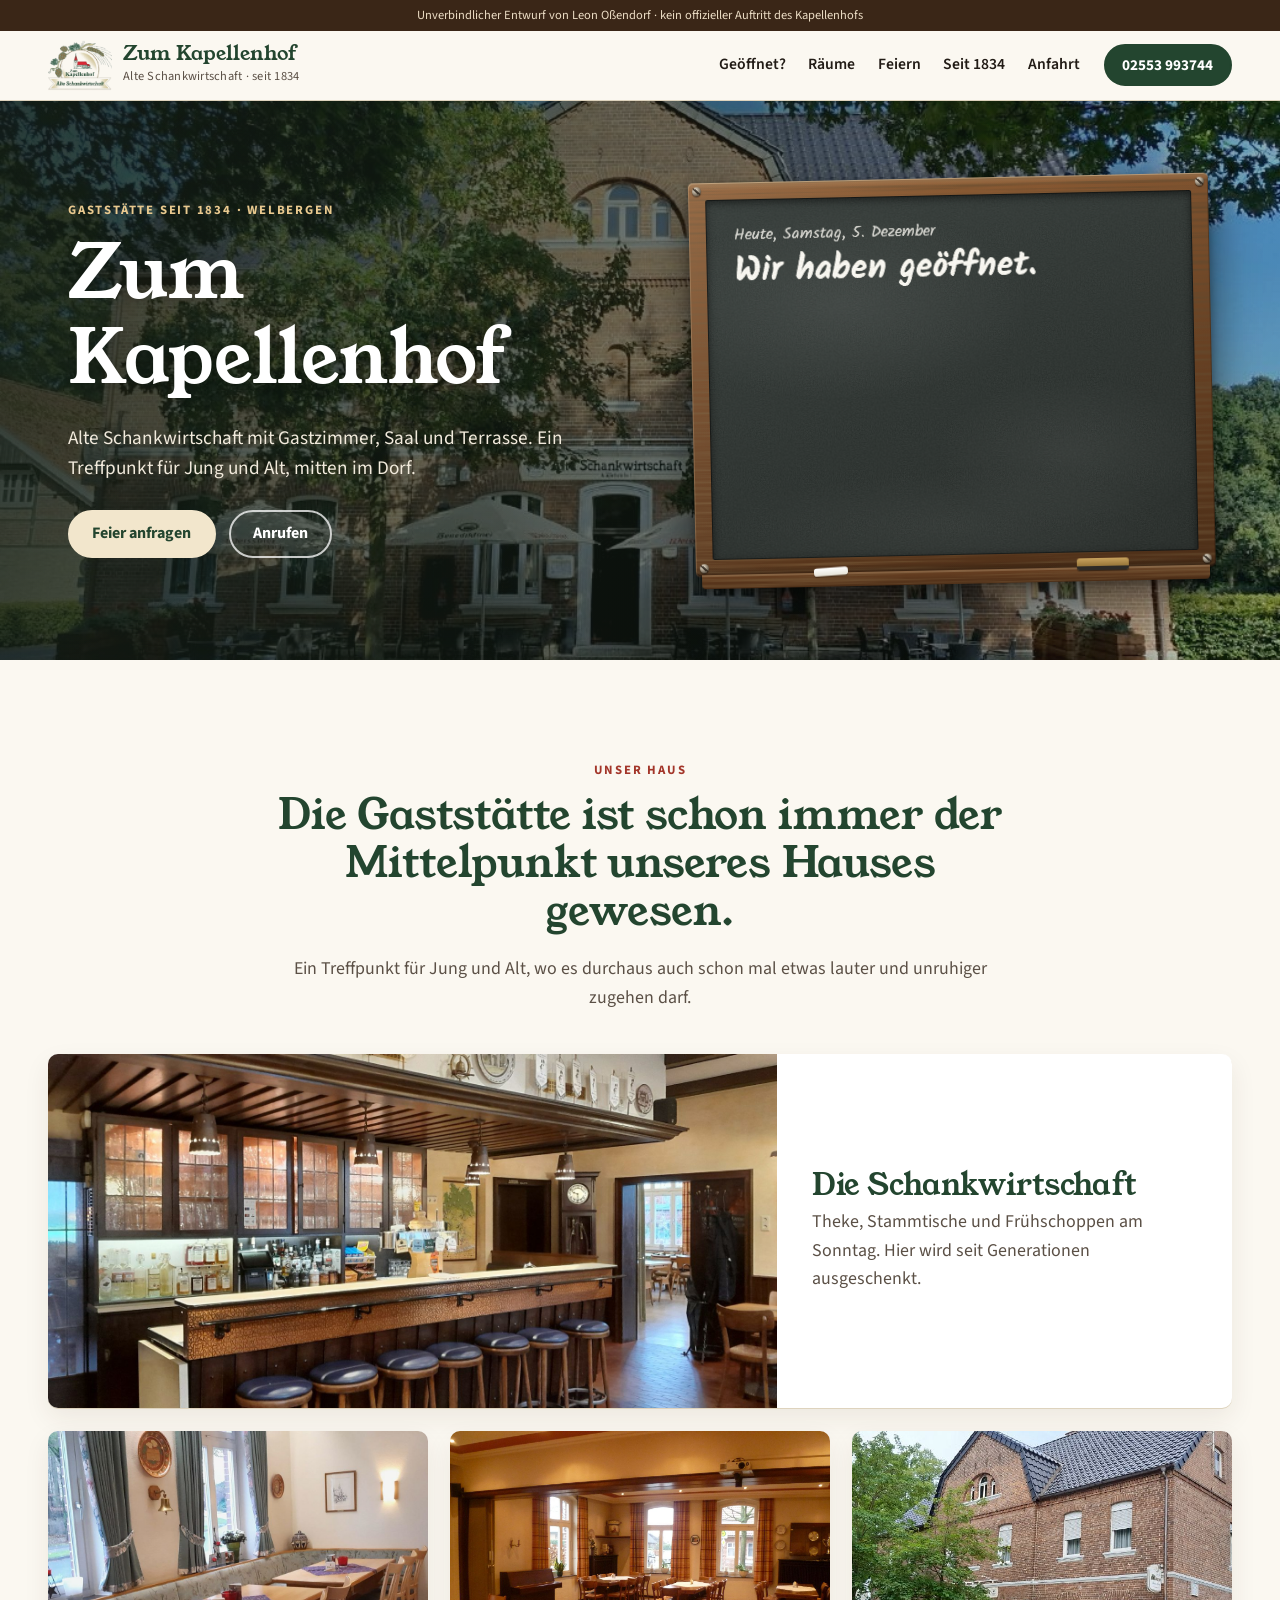
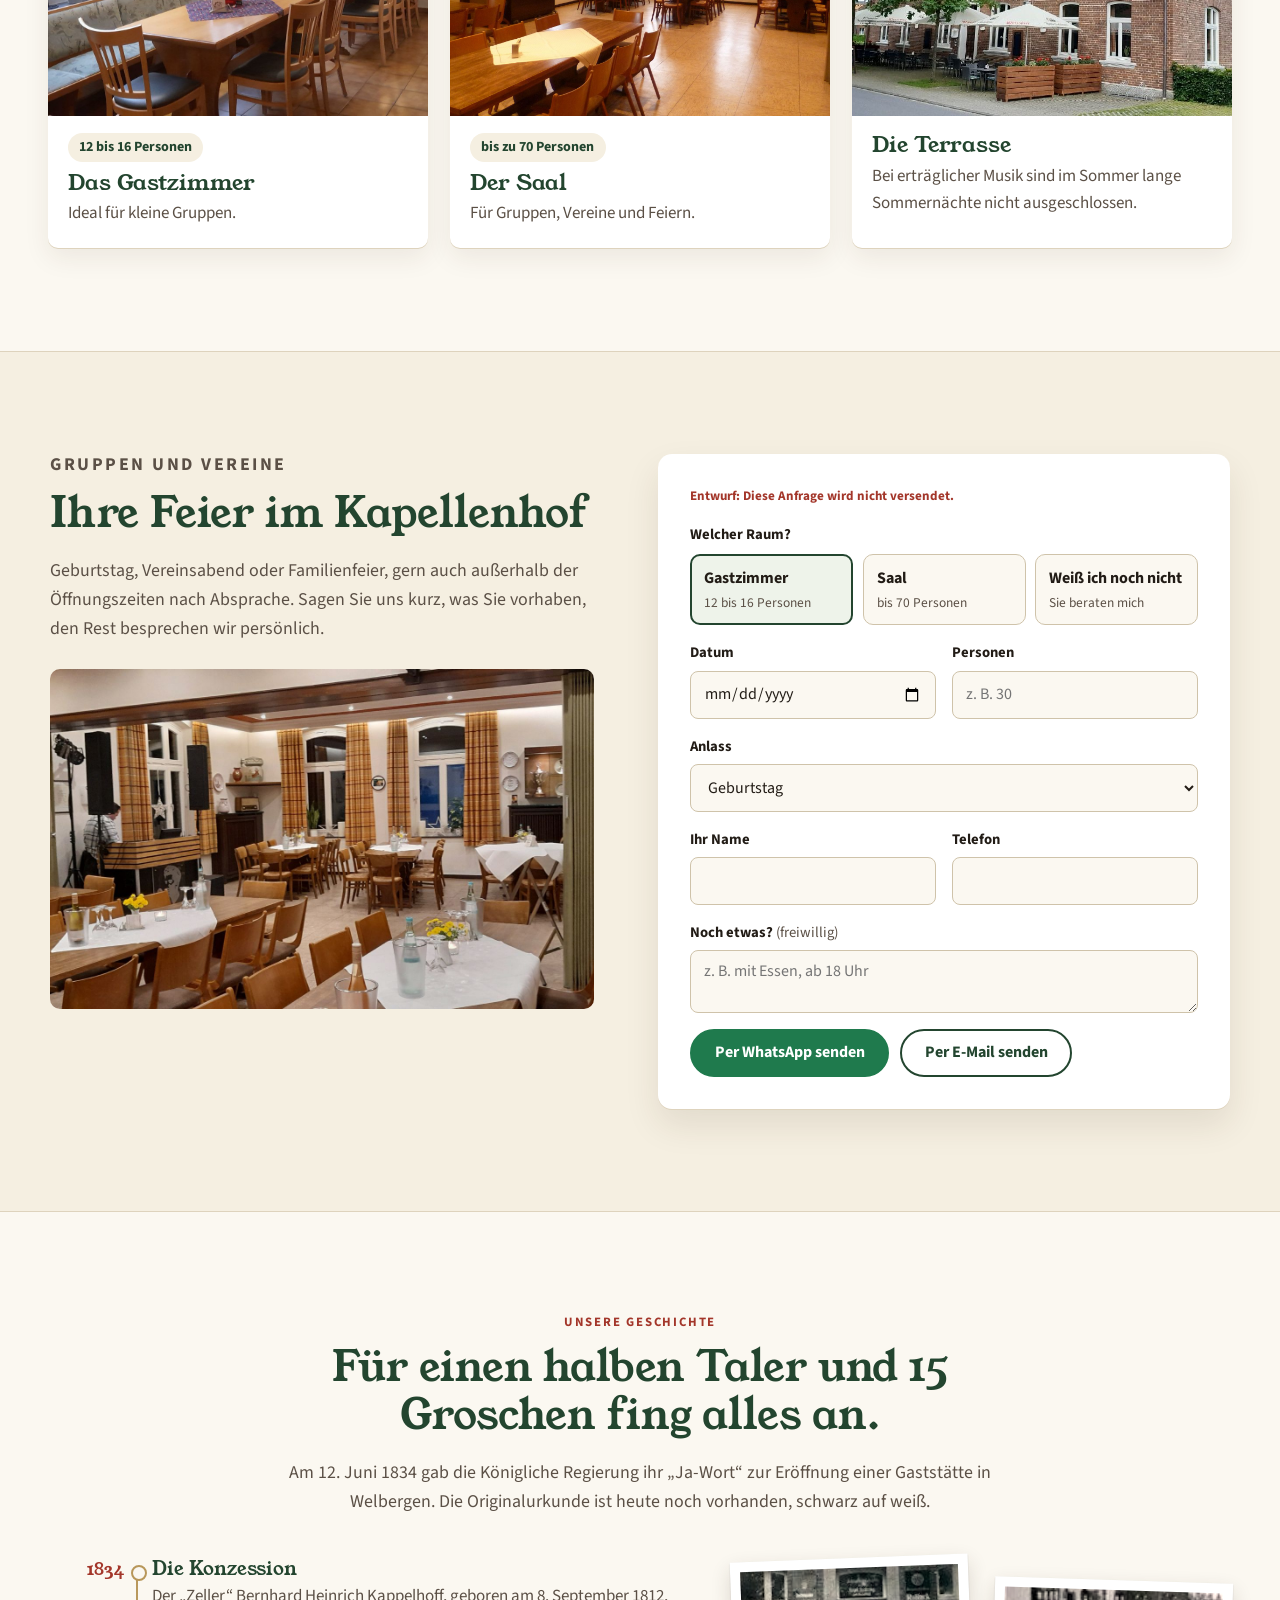
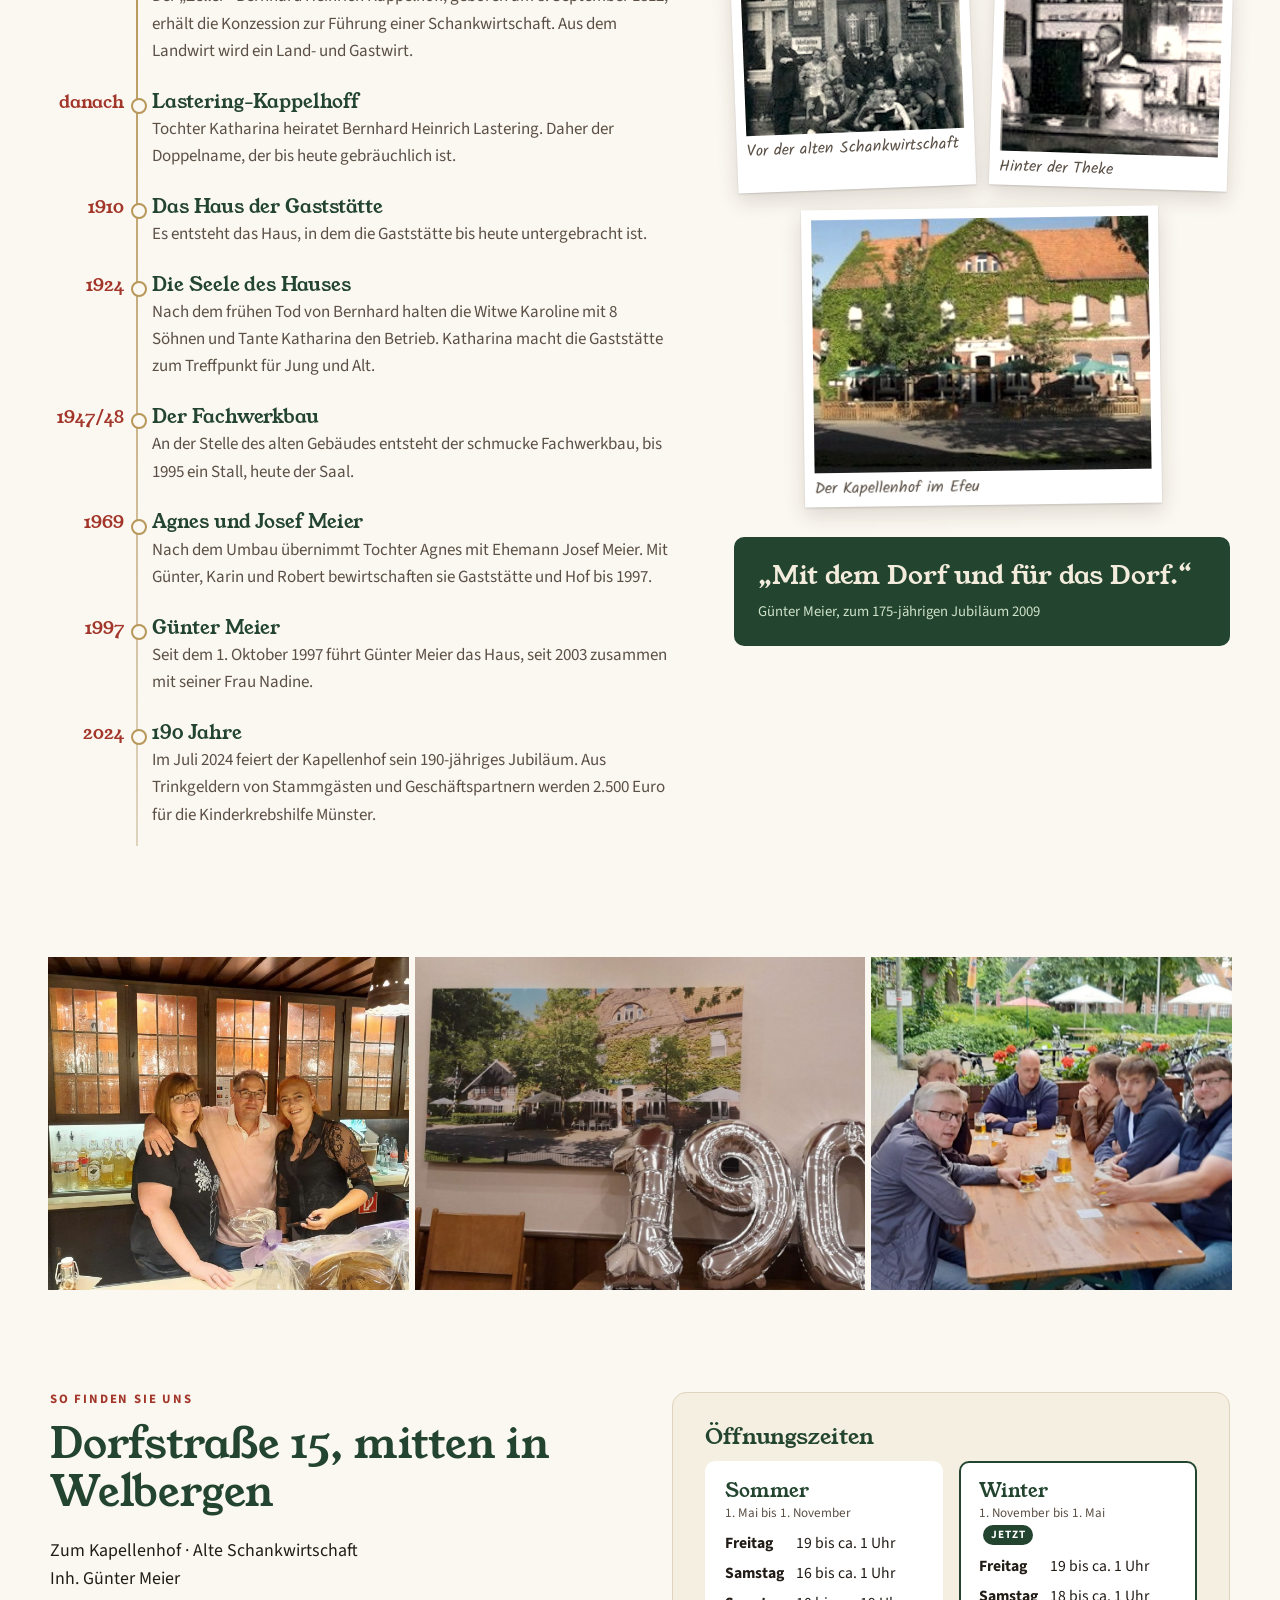
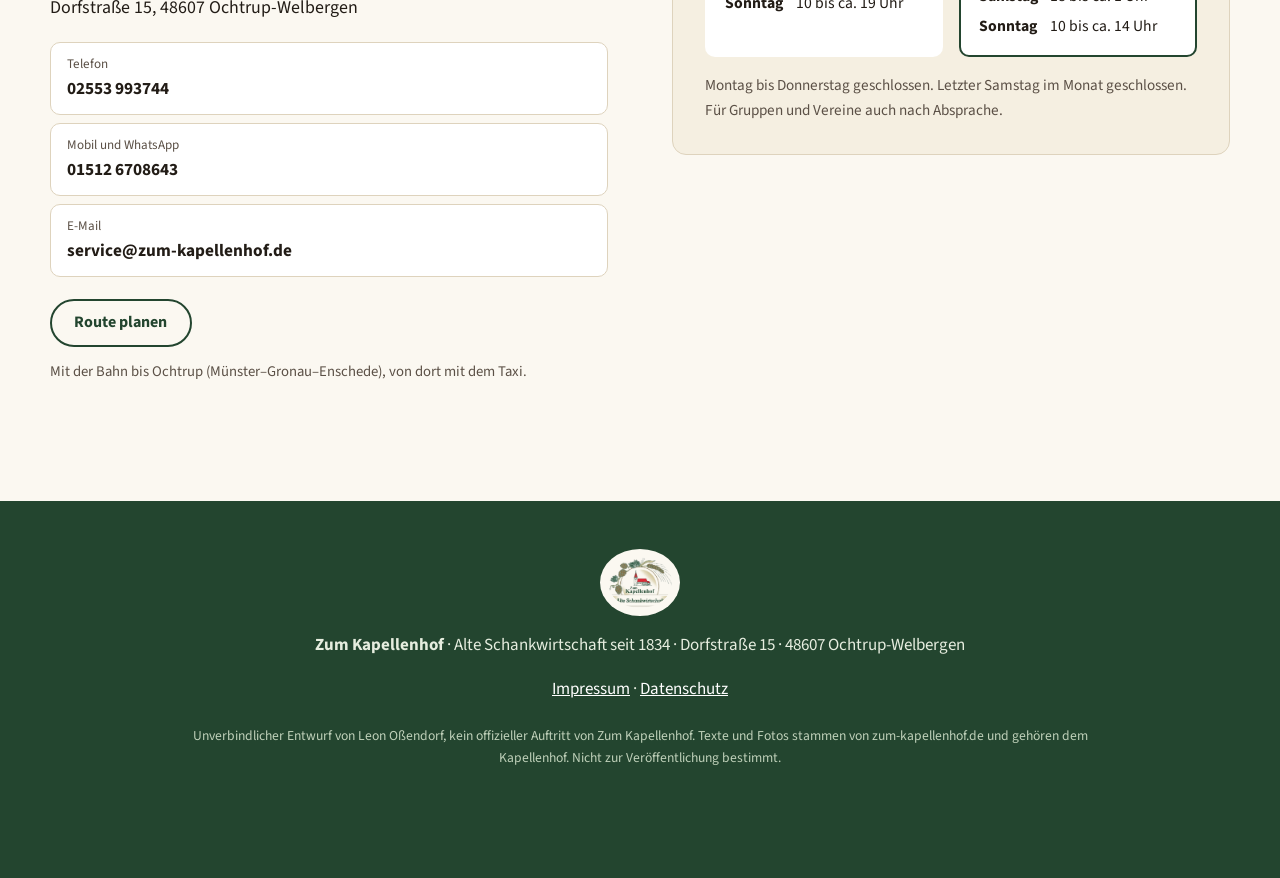
==== commit 224214b4: "Tafel: Kreide-Animation statt Selbst-Anschreiben, Sonderhinweise auf Zuruf Co-Authored-By: Claude Op" ====
--- a/index.html
+++ b/index.html
@@ -64,26 +64,6 @@
           </div>
           <div class="ablage" aria-hidden="true"><span class="kreide"></span><span class="schwamm"></span></div>
         </figure>
-        <button class="tafel-demo" type="button" id="kreideAuf" aria-expanded="false" aria-controls="kreidePanel">
-          <span>Demo</span> So schreiben Sie selbst an die Tafel
-        </button>
-        <div class="kreide-panel" id="kreidePanel" hidden>
-          <p class="kp-titel">An die Tafel schreiben</p>
-          <p class="kp-info">Geschlossene Gesellschaft, Sonderöffnung, Frühschoppen mit Musik: einmal antippen, schon steht es auf der Website. Dauert vom Handy aus wenige Sekunden.</p>
-          <div class="kp-vorlagen" role="group" aria-label="Vorlagen">
-            <button type="button" data-text="Heute geschlossene Gesellschaft!">Geschlossene Gesellschaft</button>
-            <button type="button" data-text="Heute Abend Sonderöffnung ab 18 Uhr">Sonderöffnung</button>
-            <button type="button" data-text="Sonntag Frühschoppen mit Musik">Frühschoppen mit Musik</button>
-          </div>
-          <label class="kp-frei">Oder eigener Text
-            <input type="text" id="kreideText" maxlength="60" placeholder="Ihr Text für die Tafel">
-          </label>
-          <div class="kp-knoepfe">
-            <button type="button" class="btn btn-klein" id="kreideSchreiben">Anschreiben</button>
-            <button type="button" class="btn btn-klein btn-hell" id="kreideWischen">Wegwischen</button>
-          </div>
-          <p class="kp-hinweis">Entwurf: Ihr Text bleibt nur auf diesem Gerät gespeichert.</p>
-        </div>
       </div>
     </div>
   </section>
--- a/css/style.css
+++ b/css/style.css
@@ -109,33 +109,20 @@
 .kz-zu { opacity: .7; }
 .kreidelinie { display: block; width: 100%; height: 14px; margin: .45rem 0 .65rem; overflow: visible; }
 .kreidelinie path { fill: none; stroke: rgba(242,239,229,.72); stroke-width: 2.2; stroke-linecap: round; filter: url(#kreidestrich); }
-.kz-notiz { position: relative; margin: .2rem 0 .7rem; padding: .25rem 0 .3rem; }
-.kz-notiz .kz-gross { font-size: 1.85rem; }
-
-/* ruhiges Anschreiben: Zeile für Zeile von links nach rechts */
-.schreibt .kz, .schreibt .kreidelinie { clip-path: inset(0 100% 0 0); animation: schreiben .75s cubic-bezier(.3,.6,.3,1) forwards; animation-delay: calc(var(--i, 0) * 140ms + 120ms); }
-@keyframes schreiben { to { clip-path: inset(0 0 0 0); } }
-.wischt { animation: wischen .45s ease forwards; }
-@keyframes wischen { to { opacity: 0; filter: blur(3px); } }
+
+/* Kreide: Zeile für Zeile angeschrieben (js/app.js), mit Kreidestaub */
+.schreibt .kz { visibility: hidden; }
+.schreibt .kz.dran, .schreibt .kz.fertig { visibility: visible; }
+.schreibt .kreidelinie path { stroke-dasharray: 420; stroke-dashoffset: 420; }
+.schreibt .kreidelinie.fertig path { stroke-dashoffset: 0; transition: stroke-dashoffset .7s cubic-bezier(.35,.6,.35,1); }
+.staub { position: absolute; width: 2px; height: 2px; border-radius: 50%; background: rgba(242,239,229,.75); pointer-events: none; animation: staub 1.4s ease-out forwards; }
+@keyframes staub { 0% { opacity: .9; transform: translate(0,0); } 100% { opacity: 0; transform: translate(var(--dx, 0px), var(--dy, 14px)); } }
 @media (prefers-reduced-motion: reduce) {
-  .schreibt .kz, .schreibt .kreidelinie { animation: none; clip-path: none; }
-  .wischt { animation: none; opacity: 0; }
+  .schreibt .kz { visibility: visible; }
+  .schreibt .kreidelinie path { stroke-dashoffset: 0; }
+  .staub { display: none; }
   html { scroll-behavior: auto; }
 }
-
-.tafel-demo { display: flex; align-items: center; gap: .6rem; margin: 1.3rem auto 0; padding: .55rem 1rem; min-height: 44px; border: 1px dashed rgba(255,255,255,.55); border-radius: 999px; background: rgba(20,28,22,.55); color: #F4EBD8; font: 600 .95rem/1.2 var(--sans); cursor: pointer; }
-.tafel-demo span { font-size: .7rem; letter-spacing: .12em; text-transform: uppercase; padding: .2rem .5rem; border-radius: 999px; background: #E9C98F; color: var(--holz); }
-.tafel-demo:hover { background: rgba(20,28,22,.75); }
-.kreide-panel { position: relative; margin-top: .9rem; padding: 1.1rem 1.2rem 1rem; border-radius: var(--r); background: var(--papier); color: var(--ink); box-shadow: 0 14px 30px rgba(0,0,0,.35); }
-.kp-titel { font: 400 1.2rem/1.2 var(--serif); color: var(--gruen); margin: 0 0 .3rem; }
-.kp-info { font-size: .95rem; color: var(--ink-2); margin-bottom: .8rem; }
-.kp-vorlagen { display: flex; flex-wrap: wrap; gap: .45rem; margin-bottom: .8rem; }
-.kp-vorlagen button { min-height: 40px; padding: .4rem .85rem; border-radius: 999px; border: 1px solid var(--linie); background: #fff; font: 600 .9rem/1.2 var(--sans); color: var(--ink); cursor: pointer; }
-.kp-vorlagen button:hover, .kp-vorlagen button[aria-pressed="true"] { border-color: var(--gruen); background: #EAF0E6; }
-.kp-frei { display: block; font-size: .85rem; font-weight: 700; color: var(--ink-2); }
-.kp-frei input { margin-top: .3rem; }
-.kp-knoepfe { display: flex; gap: .6rem; margin-top: .8rem; flex-wrap: wrap; }
-.kp-hinweis { font-size: .8rem; color: var(--ink-2); margin: .7rem 0 0; }
 
 /* Abschnitte */
 .abschnitt { padding: clamp(3.5rem, 8vw, 6.5rem) clamp(1rem, 4vw, 3rem); }
@@ -277,7 +264,7 @@
   .feld-reihe { grid-template-columns: 1fr; }
   .anfrage-knoepfe .btn { flex: 1 1 100%; }
   .zeitleiste::before { left: 4.5rem; }
-  .zeitleiste li { grid-template-columns: 3.7rem 1fr; gap: 1.6rem; }
+  .zeitleiste li { grid-template-columns: 3.7rem 1fr; gap: 2.1rem; }
   .zeitleiste li::before { left: calc(4.5rem - 5px); }
   .jahr { font-size: .9rem; }
   .zeiten-raster { grid-template-columns: 1fr; }
